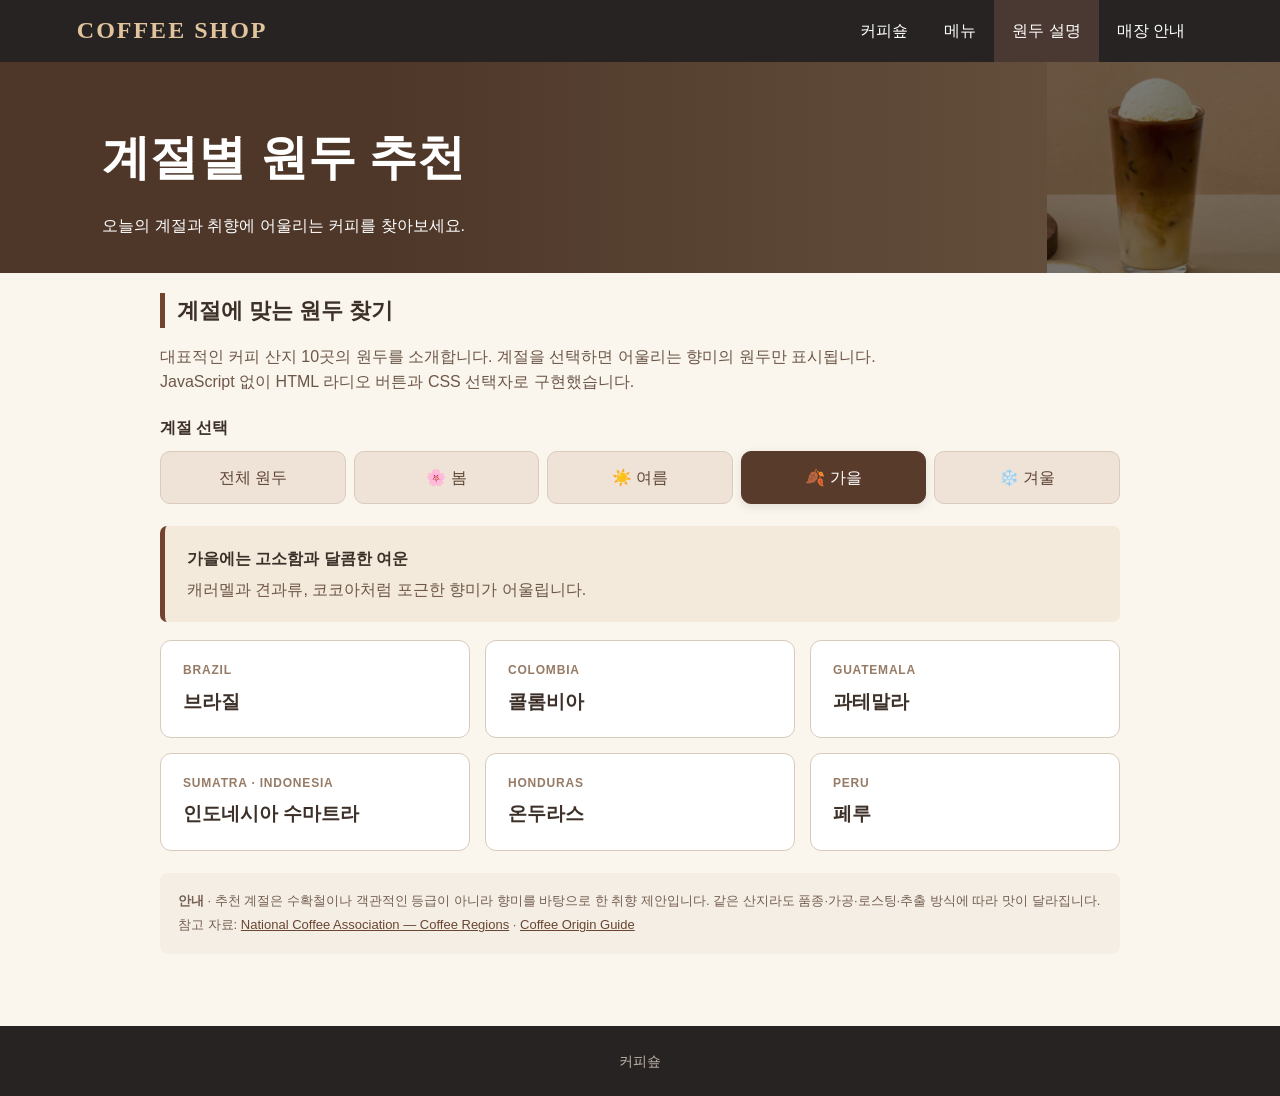
==== beans.html @ 3b5082e5 "Add files via upload" ====
<!DOCTYPE html>
<html lang="ko">
<head><meta charset="UTF-8"><meta name="viewport" content="width=device-width, initial-scale=1">
<title>계절별 원두 추천 | 커피숖</title>
<link rel="stylesheet" href="https://cdn.jsdelivr.net/npm/bootstrap-icons@1.13.2/font/bootstrap-icons.min.css">
<link rel="stylesheet" href="style.css"></head>
<body><header>
<a class="brand" href="index.html">COFFEE SHOP</a>
<nav aria-label="주요 메뉴">
<details class="nav-group" name="navigation"><summary>커피숖</summary><div class="dropdown"><a href="index.html">메인</a></div></details>
<details class="nav-group" name="navigation"><summary>메뉴</summary><div class="dropdown"><a href="menu.html">전체 메뉴</a><a href="compare.html">영양성분 비교</a><a href="order.html">금액 확인</a></div></details>
<a class="nav-beans-link" href="beans.html" aria-current="page">원두 설명</a>
<details class="nav-group" name="navigation"><summary>매장 안내</summary><div class="dropdown"><a href="store.html">매장찾기</a></div></details>
</nav></header>
<section class="banner"><div><h1>계절별 원두 추천</h1><p>오늘의 계절과 취향에 어울리는 커피를 찾아보세요.</p></div></section>
<main id="beans-page">
<section><h2>계절에 맞는 원두 찾기</h2><p class="bean-intro">대표적인 커피 산지 10곳의 원두를 소개합니다. 계절을 선택하면 어울리는 향미의 원두만 표시됩니다. JavaScript 없이 HTML 라디오 버튼과 CSS 선택자로 구현했습니다.</p>
<fieldset class="bean-season-controls"><legend>계절 선택</legend><label><input type="radio" id="season-all" name="season" value="all" >전체 원두</label><label><input type="radio" id="season-spring" name="season" value="spring" >🌸 봄</label><label><input type="radio" id="season-summer" name="season" value="summer" >☀️ 여름</label><label><input type="radio" id="season-autumn" name="season" value="autumn" checked>🍂 가을</label><label><input type="radio" id="season-winter" name="season" value="winter" >❄️ 겨울</label></fieldset>
<div class="bean-season-summary" aria-live="off"><div class="summary-item summary-all"><strong>대표 원두 10가지</strong><p>세계 여러 산지에서 생산되는 대표 원두들의 일반적인 향미를 살펴보세요.</p></div><div class="summary-item summary-spring"><strong>봄에는 꽃향기와 산뜻한 산미</strong><p>화사한 꽃향기, 가벼운 과일향, 균형 잡힌 단맛을 중심으로 추천해요.</p></div><div class="summary-item summary-summer"><strong>여름에는 과일향과 청량한 느낌</strong><p>시트러스와 베리처럼 산뜻한 느낌의 원두를 아이스로 즐겨 보세요.</p></div><div class="summary-item summary-autumn"><strong>가을에는 고소함과 달콤한 여운</strong><p>캐러멜과 견과류, 코코아처럼 포근한 향미가 어울립니다.</p></div><div class="summary-item summary-winter"><strong>겨울에는 진하고 따뜻한 풍미</strong><p>초콜릿과 향신료, 묵직한 바디를 가진 원두를 따뜻하게 즐겨 보세요.</p></div></div>
<div class="bean-cards"><article class="bean-card" data-seasons="autumn winter">
<div class="bean-region">BRAZIL</div>
<h3>브라질</h3>
<p class="bean-taste"><strong>대표 향미</strong> · 초콜릿 · 견과류 · 캐러멜</p>
<p class="bean-note">구수하고 부드러워 라테나 에스프레소에도 어울립니다.</p>
<div class="season-reason">초콜릿 같은 고소함으로 선선한 계절에 포근하게 즐기기 좋아요.</div>
<div class="bean-tags"><span>고소함</span><span>낮은 산미</span></div>
</article>
<article class="bean-card" data-seasons="spring autumn">
<div class="bean-region">COLOMBIA</div>
<h3>콜롬비아</h3>
<p class="bean-taste"><strong>대표 향미</strong> · 캐러멜 · 코코아 · 은은한 과일</p>
<p class="bean-note">산미와 단맛의 균형을 찾는 분께 권합니다.</p>
<div class="season-reason">봄에는 균형 잡힌 산뜻함, 가을에는 달콤한 여운을 느껴 보세요.</div>
<div class="bean-tags"><span>균형감</span><span>중간 바디</span></div>
</article>
<article class="bean-card" data-seasons="spring summer">
<div class="bean-region">ETHIOPIA</div>
<h3>에티오피아</h3>
<p class="bean-taste"><strong>대표 향미</strong> · 자스민 · 베리 · 감귤</p>
<p class="bean-note">꽃향기와 과일향이 특징적으로 나타나는 커피가 많습니다.</p>
<div class="season-reason">꽃처럼 화사한 향으로 봄을, 과일 같은 향으로 여름 아이스를 즐겨 보세요.</div>
<div class="bean-tags"><span>꽃향</span><span>과일향</span></div>
</article>
<article class="bean-card" data-seasons="spring summer">
<div class="bean-region">KENYA</div>
<h3>케냐</h3>
<p class="bean-taste"><strong>대표 향미</strong> · 블랙커런트 · 베리 · 시트러스</p>
<p class="bean-note">선명한 과일 산미를 선호한다면 좋은 출발점입니다.</p>
<div class="season-reason">산뜻한 과일 산미가 봄·여름의 가벼운 한 잔에 잘 어울려요.</div>
<div class="bean-tags"><span>밝은 산미</span><span>과일향</span></div>
</article>
<article class="bean-card" data-seasons="autumn winter">
<div class="bean-region">GUATEMALA</div>
<h3>과테말라</h3>
<p class="bean-taste"><strong>대표 향미</strong> · 코코아 · 캐러멜 · 향신료</p>
<p class="bean-note">깊은 단맛과 균형 잡힌 풍미를 기대할 수 있습니다.</p>
<div class="season-reason">따뜻하게 내렸을 때 코코아와 향신료 느낌을 즐겨 보세요.</div>
<div class="bean-tags"><span>코코아</span><span>묵직함</span></div>
</article>
<article class="bean-card" data-seasons="spring summer">
<div class="bean-region">COSTA RICA</div>
<h3>코스타리카</h3>
<p class="bean-taste"><strong>대표 향미</strong> · 감귤 · 꿀 · 깨끗한 단맛</p>
<p class="bean-note">깔끔한 끝맛과 맑은 향미를 좋아하는 분께 어울립니다.</p>
<div class="season-reason">봄날의 산뜻한 향과 여름의 청량한 커피를 연상시켜요.</div>
<div class="bean-tags"><span>깔끔함</span><span>상큼함</span></div>
</article>
<article class="bean-card" data-seasons="autumn winter">
<div class="bean-region">SUMATRA · INDONESIA</div>
<h3>인도네시아 수마트라</h3>
<p class="bean-taste"><strong>대표 향미</strong> · 허브 · 흙내음 · 스파이스</p>
<p class="bean-note">묵직한 바디와 낮은 톤의 풍미를 좋아한다면 추천합니다.</p>
<div class="season-reason">쌀쌀한 날에 깊고 진한 풍미를 천천히 음미해 보세요.</div>
<div class="bean-tags"><span>진한 바디</span><span>허브</span></div>
</article>
<article class="bean-card" data-seasons="spring autumn">
<div class="bean-region">HONDURAS</div>
<h3>온두라스</h3>
<p class="bean-taste"><strong>대표 향미</strong> · 견과류 · 복숭아 · 캐러멜</p>
<p class="bean-note">부드러운 단맛과 과일 느낌을 두루 만날 수 있습니다.</p>
<div class="season-reason">봄에는 달콤한 과일 느낌, 가을에는 견과류의 고소함을 즐겨요.</div>
<div class="bean-tags"><span>부드러움</span><span>은은한 과일</span></div>
</article>
<article class="bean-card" data-seasons="autumn winter">
<div class="bean-region">PERU</div>
<h3>페루</h3>
<p class="bean-taste"><strong>대표 향미</strong> · 아몬드 · 초콜릿 · 부드러운 과일</p>
<p class="bean-note">부담스럽지 않은 산미와 균형감이 장점인 경우가 많습니다.</p>
<div class="season-reason">아몬드와 초콜릿 같은 포근한 향미로 추천합니다.</div>
<div class="bean-tags"><span>아몬드</span><span>균형감</span></div>
</article>
<article class="bean-card" data-seasons="winter summer">
<div class="bean-region">MEXICO</div>
<h3>멕시코</h3>
<p class="bean-taste"><strong>대표 향미</strong> · 초콜릿 · 견과류 · 브라운슈거</p>
<p class="bean-note">은은한 고소함과 단맛을 좋아하는 분께 알맞습니다.</p>
<div class="season-reason">겨울에는 핫커피로, 여름에는 부드러운 아이스커피로 즐겨 보세요.</div>
<div class="bean-tags"><span>고소함</span><span>부드러운 단맛</span></div>
</article></div>
<div class="bean-info"><p><strong>안내</strong> · 추천 계절은 수확철이나 객관적인 등급이 아니라 향미를 바탕으로 한 취향 제안입니다. 같은 산지라도 품종·가공·로스팅·추출 방식에 따라 맛이 달라집니다.</p><p>참고 자료: <a href="https://www.aboutcoffee.org/origins/coffee-regions-of-the-world/" target="_blank" rel="noopener noreferrer">National Coffee Association — Coffee Regions</a> · <a href="https://homecoffee.org/pages/coffee-origin-guide" target="_blank" rel="noopener noreferrer">Coffee Origin Guide</a></p></div>
</section></main><footer>커피숖</footer></body></html>
---- style.css ----
/* 전체 화면: 밝은 크림색 배경과 갈색 글씨를 사용한다. */
body {
    margin: 0;
    font-family: "맑은 고딕", sans-serif;
    color: #3c3028;
    background-color: #faf6ee;
    line-height: 1.6;
}

header, main, footer {
    max-width: 960px;
    margin: auto;
    padding: 20px;
}

header {
    display: flex;
    align-items: center;
    justify-content: space-between;
    flex-wrap: wrap;
}

nav a {
    margin-right: 12px;
    color: #593b2c;
}

section {
    margin-bottom: 32px;
}

.season {
    padding: 32px;
    background-color: #74432f;
    color: white;
    border-radius: 8px;
}

/* 메뉴 카드: 넓은 화면에서는 한 줄에 세 개씩 배치한다. */
.cards {
    display: grid;
    grid-template-columns: repeat(3, 1fr);
    gap: 14px;
}

article, #order {
    padding: 20px;
    border: 1px solid #d8cbbd;
    border-radius: 8px;
    background-color: white;
}

h3 {
    margin-top: 0;
}

summary {
    margin-top: 14px;
    color: #795038;
    cursor: pointer;
}

select {
    font: inherit;
    padding: 4px;
    margin-right: 10px;
}

.result {
    border-top: 1px solid #d8cbbd;
    padding-top: 12px;
}

/* 휴대폰처럼 화면이 좁으면 카드를 한 줄에 하나씩 보여 준다. */
@media (max-width: 650px) {
    .cards {
        grid-template-columns: 1fr;
    }
}

/* 사진처럼 네 칸을 같은 너비로 나누고 선택한 칸을 진하게 표시한다. */
.categories {
    display: grid;
    grid-template-columns: repeat(4, 1fr);
    gap: 1px;
    background-color: #d9d2cf;
}

.categories button {
    padding: 14px 2px;
    border: 0;
    background-color: #e7dfdb;
    font: inherit;
    font-weight: bold;
    cursor: pointer;
}

.categories button[aria-pressed="true"] {
    color: white;
    background-color: #392832;
}

/* 비교표는 좁은 화면에서도 두 메뉴가 나란히 보이도록 한다. */
dialog {
    width: min(480px, 86%);
    padding: 18px;
    border: 1px solid #c9bab2;
    border-radius: 8px;
    color: #3c3028;
}

dialog::backdrop {
    background-color: rgba(44, 32, 27, 0.55);
}

dialog table {
    width: 100%;
    border-collapse: collapse;
}

dialog td, dialog th {
    padding: 8px 3px;
    text-align: center;
    border-bottom: 1px solid #ded4cd;
}

dialog select {
    max-width: 100%;
    margin: 0;
}

.compare-button {
    margin-top: 15px;
    padding: 8px 14px;
    background-color: white;
    border: 1px solid #795038;
    border-radius: 4px;
    font: inherit;
    cursor: pointer;
}

/* 모든 페이지에 같은 상단 바를 배치한다. */
header {
    max-width: none;
    padding: 0 6%;
    background: #272323;
    color: white;
}
.brand {
    color: #e1c49b;
    font: bold 24px Georgia, serif;
    letter-spacing: 2px;
    text-decoration: none;
}
nav, .links {
    display: flex;
    flex-wrap: wrap;
}
.nav-group {
    position: relative;
}
.nav-group summary {
    color: white;
    margin: 0;
    padding: 18px;
    list-style: none;
}
.nav-group[open] summary {
    background: #4a3932;
}
.dropdown {
    position: absolute;
    z-index: 2;
    right: 0;
    min-width: 140px;
    background: #fff9ec;
    border: 1px solid #d8cbbd;
}
.dropdown a, .links a {
    display: block;
    padding: 12px 18px;
    margin: 0;
    color: #503829;
    text-decoration: none;
}
.dropdown a:hover, .links a:hover {
    background: #ede0c8;
}
.banner {
    display: grid;
    min-height: 175px;
    align-items: center;
    padding: 18px 8%;
    margin: 0;
    color: white;
    background: linear-gradient(90deg, #4e3729 30%, transparent 90%), url("coffee.jpg") right 50% / auto 100% no-repeat #66513e;
}
.banner h1 {
    font-size: clamp(27px, 4vw, 48px);
    margin-bottom: 4px;
}
.categories {
    grid-template-columns: repeat(6, 1fr);
}
.links a {
    background: #efe7da;
    margin: 0 10px 10px 0;
}
#comparison table {
    width: 100%;
    border-collapse: collapse;
}
#comparison th, #comparison td {
    text-align: center;
    padding: 10px 3px;
    border-bottom: 1px solid #d8cbbd;
}
#comparison select {
    max-width: 100%;
    margin: 0;
}
#search {
    font: inherit;
    padding: 8px;
}
@media (max-width: 650px) {
    header {
        display: block;
        padding: 12px 16px 0;
    }
    .nav-group summary {
        padding: 10px;
    }
    .nav-group:first-child .dropdown {
        left: 0;
        right: auto;
    }
    .categories {
        grid-template-columns: repeat(3, 1fr);
    }
    .banner p {
        max-width: 60%;
    }
}
/* 메뉴 카드 사진: 모든 카드에서 같은 비율로 꽉 채워 보여 준다. */
.cards article {
    display: flex;
    flex-direction: column;
    overflow: hidden;
}

.cards article img {
    display: block;
    width: min(100%, 180px);
    margin-inline: auto;
    aspect-ratio: 4 / 3;
    object-fit: cover;
    border-radius: 6px;
    margin-bottom: 14px;
    background-color: #eee6da;   /* 사진이 없을 때 크림색 칸으로 보임 */
}

.cards article strong {
    display: block;
    margin-top: 4px;
}

/* 휴대폰에서는 사진이 너무 커지지 않도록 비율을 낮춘다. */
@media (max-width: 650px) {
    .cards article img, .pick img {
        max-width: 150px;
        aspect-ratio: 4 / 3;
    }
}
/* ===== 홈 화면 꾸미기 ===== */
.banner .badge {
    display: inline-block;
    margin-bottom: 10px;
    padding: 4px 12px;
    border-radius: 20px;
    background-color: #e1c49b;
    color: #4e3729;
    font-size: 13px;
    font-weight: bold;
    letter-spacing: 1px;
}

.cta {
    display: inline-block;
    margin-top: 12px;
    padding: 10px 22px;
    border-radius: 24px;
    background-color: #e1c49b;
    color: #3c2a1f;
    font-weight: bold;
    text-decoration: none;
    transition: background-color 0.2s, transform 0.2s;
}
.cta:hover {
    background-color: #f0d9b5;
    transform: translateY(-2px);
}

main h2 {
    margin: 0 0 16px;
    padding-left: 12px;
    border-left: 5px solid #74432f;
    font-size: 22px;
}

.intro {
    padding: 32px 20px;
    text-align: center;
    background-color: #f3eadb;
    border-radius: 10px;
}
.intro h2 {
    border-left: 0;
    padding-left: 0;
}
.intro p {
    margin: 0;
    color: #6b5444;
}

/* 바로가기 카드 */
.shortcuts {
    display: grid;
    grid-template-columns: repeat(3, 1fr);
    gap: 14px;
}
.shortcuts a {
    display: flex;
    flex-direction: column;
    align-items: center;
    gap: 4px;
    padding: 24px 12px;
    background-color: white;
    border: 1px solid #d8cbbd;
    border-radius: 10px;
    color: #503829;
    text-align: center;
    text-decoration: none;
    transition: transform 0.2s, box-shadow 0.2s;
}
.shortcuts a:hover {
    transform: translateY(-4px);
    box-shadow: 0 8px 18px rgba(80, 56, 41, 0.15);
}
.shortcuts .icon {
    font-size: 32px;
}
.shortcuts small {
    color: #8a7566;
}

/* 추천 메뉴 */
.picks {
    display: grid;
    grid-template-columns: repeat(3, 1fr);
    gap: 14px;
}
.pick {
    overflow: hidden;
    padding-bottom: 18px;
    background-color: white;
    border: 1px solid #d8cbbd;
    border-radius: 10px;
}
.pick img {
    display: block;
    width: min(100%, 180px);
    margin-inline: auto;
    aspect-ratio: 4 / 3;
    object-fit: cover;
    background-color: #eee6da;
}
.pick h3,
.pick p,
.pick strong {
    margin: 0;
    padding: 0 18px;
}
.pick h3 {
    padding-top: 14px;
}
.pick p {
    margin: 4px 0 8px;
    color: #7a6657;
    font-size: 14px;
}
.pick strong {
    color: #74432f;
}

/* 푸터 */
footer {
    max-width: none;
    margin-top: 20px;
    padding: 24px;
    background-color: #272323;
    color: #bfb3a6;
    text-align: center;
    font-size: 14px;
}

@media (max-width: 650px) {
    .shortcuts,
    .picks {
        grid-template-columns: 1fr;
    }
    .banner .cta {
        padding: 8px 18px;
    }
}
#menu:has(input[value="커피"]:checked) article:not([data-category="커피"]) { display: none; }
#menu:has(input[value="논커피"]:checked) article:not([data-category="논커피"]) { display: none; }
#menu:has(input[value="베이커리"]:checked) article:not([data-category="베이커리"]) { display: none; }
#menu:has(input[value="스무디"]:checked) article:not([data-category="스무디"]) { display: none; }
#menu:has(input[value="베버리지"]:checked) article:not([data-category="베버리지"]) { display: none; }
/* 영양성분 비교 */

#comparison td span { display: none; }
#comparison:has(#menu0 option[value="p0"]:checked) .side0 .p0,
#comparison:has(#menu0 option[value="p1"]:checked) .side0 .p1,
#comparison:has(#menu0 option[value="p2"]:checked) .side0 .p2,
#comparison:has(#menu0 option[value="p3"]:checked) .side0 .p3,
#comparison:has(#menu0 option[value="p4"]:checked) .side0 .p4,
#comparison:has(#menu0 option[value="p5"]:checked) .side0 .p5,
#comparison:has(#menu0 option[value="p6"]:checked) .side0 .p6,
#comparison:has(#menu0 option[value="p7"]:checked) .side0 .p7,
#comparison:has(#menu0 option[value="p8"]:checked) .side0 .p8,
#comparison:has(#menu0 option[value="p9"]:checked) .side0 .p9,
#comparison:has(#menu0 option[value="p10"]:checked) .side0 .p10,
#comparison:has(#menu0 option[value="p11"]:checked) .side0 .p11,
#comparison:has(#menu0 option[value="p12"]:checked) .side0 .p12,
#comparison:has(#menu0 option[value="p13"]:checked) .side0 .p13,
#comparison:has(#menu1 option[value="p0"]:checked) .side1 .p0,
#comparison:has(#menu1 option[value="p1"]:checked) .side1 .p1,
#comparison:has(#menu1 option[value="p2"]:checked) .side1 .p2,
#comparison:has(#menu1 option[value="p3"]:checked) .side1 .p3,
#comparison:has(#menu1 option[value="p4"]:checked) .side1 .p4,
#comparison:has(#menu1 option[value="p5"]:checked) .side1 .p5,
#comparison:has(#menu1 option[value="p6"]:checked) .side1 .p6,
#comparison:has(#menu1 option[value="p7"]:checked) .side1 .p7,
#comparison:has(#menu1 option[value="p8"]:checked) .side1 .p8,
#comparison:has(#menu1 option[value="p9"]:checked) .side1 .p9,
#comparison:has(#menu1 option[value="p10"]:checked) .side1 .p10,
#comparison:has(#menu1 option[value="p11"]:checked) .side1 .p11,
#comparison:has(#menu1 option[value="p12"]:checked) .side1 .p12,
#comparison:has(#menu1 option[value="p13"]:checked) .side1 .p13 { display: inline; }
    
/* 매장 선택 */

.count, #stores article { display: none; }
main:has(#area option[value="f0"]:checked) .count.f0 { display: block; }
main:has(#area option[value="f0"]:checked) #stores .store0 { display: flex; }
main:has(#area option[value="f0"]:checked) #stores .store1 { display: flex; }
main:has(#area option[value="f0"]:checked) #stores .store2 { display: flex; }
main:has(#area option[value="f1"]:checked) .count.f1 { display: block; }
main:has(#area option[value="f1"]:checked) #stores .store0 { display: flex; }
main:has(#area option[value="f1"]:checked) #stores .store1 { display: flex; }
main:has(#area option[value="f2"]:checked) .count.f2 { display: block; }
main:has(#area option[value="f2"]:checked) #stores .store2 { display: flex; }
main:has(#area option[value="f3"]:checked) .count.f3 { display: block; }
main:has(#area option[value="f3"]:checked) #stores .store0 { display: flex; }
main:has(#area option[value="f4"]:checked) .count.f4 { display: block; }
main:has(#area option[value="f4"]:checked) #stores .store1 { display: flex; }
main:has(#area option[value="f5"]:checked) .count.f5 { display: block; }
main:has(#area option[value="f5"]:checked) #stores .store2 { display: flex; }
    
.categories label { padding: 8px 4px; background: #efe7da; cursor: pointer; }
#order table { width: 100%; border-collapse: collapse; }
#order th, #order td { padding: 6px; border-bottom: 1px solid #d8cbbd; text-align: center; }

/* 메뉴 분류 버튼 */
#menu .categories {
    display: flex;
    flex-wrap: wrap;
    gap: 8px;
    margin: 0 0 16px;
    padding: 0;
    border: 0;
    background: transparent;
}

/* 분류 이름과 라디오 버튼은 화면에서만 숨김 */
#menu .categories legend,
#menu .categories input {
    position: absolute;
    width: 1px;
    height: 1px;
    margin: -1px;
    padding: 0;
    overflow: hidden;
    clip-path: inset(50%);
    white-space: nowrap;
    border: 0;
}

#menu .categories label {
    position: relative;
    padding: 8px 18px;
    border: 1px solid #d8cbbd;
    border-radius: 24px;
    background: #fffaf3;
    color: #593b2c;
    font-size: 15px;
    cursor: pointer;
}

#menu .categories label:hover {
    background: #f0e5d7;
}

#menu .categories label:has(input:checked) {
    border-color: #593b2c;
    background: #593b2c;
    color: white;
}

#menu .categories label:has(input:focus-visible) {
    outline: 2px solid #795038;
    outline-offset: 3px;
}

/* 첫 번째 메뉴의 열량(kcal)과 당류(g) */
#comparison:has(#menu0 [value="p0"]:checked)  { --left-kcal: 285; --left-sugar: 28; }
#comparison:has(#menu0 [value="p1"]:checked)  { --left-kcal: 10;  --left-sugar: 0;  }
#comparison:has(#menu0 [value="p2"]:checked)  { --left-kcal: 160; --left-sugar: 11; }
#comparison:has(#menu0 [value="p3"]:checked)  { --left-kcal: 210; --left-sugar: 22; }
#comparison:has(#menu0 [value="p4"]:checked)  { --left-kcal: 130; --left-sugar: 30; }
#comparison:has(#menu0 [value="p5"]:checked)  { --left-kcal: 320; --left-sugar: 8;  }
#comparison:has(#menu0 [value="p6"]:checked)  { --left-kcal: 245; --left-sugar: 32; }
#comparison:has(#menu0 [value="p7"]:checked)  { --left-kcal: 210; --left-sugar: 36; }
#comparison:has(#menu0 [value="p8"]:checked)  { --left-kcal: 225; --left-sugar: 33; }
#comparison:has(#menu0 [value="p9"]:checked)  { --left-kcal: 155; --left-sugar: 30; }
#comparison:has(#menu0 [value="p10"]:checked) { --left-kcal: 140; --left-sugar: 29; }
#comparison:has(#menu0 [value="p11"]:checked) { --left-kcal: 125; --left-sugar: 26; }
#comparison:has(#menu0 [value="p12"]:checked) { --left-kcal: 205; --left-sugar: 23; }
#comparison:has(#menu0 [value="p13"]:checked) { --left-kcal: 330; --left-sugar: 24; }

/* 두 번째 메뉴의 열량(kcal)과 당류(g) */
#comparison:has(#menu1 [value="p0"]:checked)  { --right-kcal: 285; --right-sugar: 28; }
#comparison:has(#menu1 [value="p1"]:checked)  { --right-kcal: 10;  --right-sugar: 0;  }
#comparison:has(#menu1 [value="p2"]:checked)  { --right-kcal: 160; --right-sugar: 11; }
#comparison:has(#menu1 [value="p3"]:checked)  { --right-kcal: 210; --right-sugar: 22; }
#comparison:has(#menu1 [value="p4"]:checked)  { --right-kcal: 130; --right-sugar: 30; }
#comparison:has(#menu1 [value="p5"]:checked)  { --right-kcal: 320; --right-sugar: 8;  }
#comparison:has(#menu1 [value="p6"]:checked)  { --right-kcal: 245; --right-sugar: 32; }
#comparison:has(#menu1 [value="p7"]:checked)  { --right-kcal: 210; --right-sugar: 36; }
#comparison:has(#menu1 [value="p8"]:checked)  { --right-kcal: 225; --right-sugar: 33; }
#comparison:has(#menu1 [value="p9"]:checked)  { --right-kcal: 155; --right-sugar: 30; }
#comparison:has(#menu1 [value="p10"]:checked) { --right-kcal: 140; --right-sugar: 29; }
#comparison:has(#menu1 [value="p11"]:checked) { --right-kcal: 125; --right-sugar: 26; }
#comparison:has(#menu1 [value="p12"]:checked) { --right-kcal: 205; --right-sugar: 23; }
#comparison:has(#menu1 [value="p13"]:checked) { --right-kcal: 330; --right-sugar: 24; }

/* 첫째 줄은 열량, 둘째 줄은 당류를 비교 */
#comparison tbody tr:nth-child(1) {
    --left: var(--left-kcal);
    --right: var(--right-kcal);
}

#comparison tbody tr:nth-child(2) {
    --left: var(--left-sugar);
    --right: var(--right-sugar);
}

/* 각 칸에서 내 값과 상대 값의 차이를 구함 */
#comparison .side0 { --difference: calc(var(--left) - var(--right)); }
#comparison .side1 { --difference: calc(var(--right) - var(--left)); }

/* 차이가 양수인 칸에만 화살표가 보임 */
#comparison tbody tr:nth-child(-n+2) td::after {
    content: "▲";
    margin-left: 4px;
    color: #a14527;
    font-size: 0.75em;
    opacity: clamp(0, var(--difference), 1);
}

.pick {
    padding-top: 12px;
}

.pick img {
    border-radius: 6px;
}

/* 메뉴 화면: 영양성분 비교 버튼 */
#menu .compare-button {
    display: inline-block;
    margin-top: 4px;
    padding: 9px 18px;
    border: 0;
    border-radius: 24px;
    background-color: #593b2c;
    color: #fffaf3;
    font-size: 15px;
    font-weight: 600;
    text-decoration: none;
}

#menu .compare-button:hover {
    background-color: #744b35;
}

#menu .compare-button:focus-visible {
    outline: 2px solid #795038;
    outline-offset: 3px;
}


/* ===== 계절별 원두 추천: 기존 크림/브라운 디자인 계승 ===== */
.bean-intro{color:#6d5748;max-width:750px;margin-bottom:20px;}
.bean-season-controls{display:grid;grid-template-columns:repeat(5,minmax(0,1fr));gap:8px;margin:15px 0 22px;padding:0;border:0;}
.bean-season-controls legend{font-weight:700;margin-bottom:10px;padding:0;}
.bean-season-controls label{position:relative;display:block;cursor:pointer;text-align:center;border-radius:10px;padding:13px 5px;background:#eee3d6;color:#5f4636;border:1px solid #dacbbd;transition:background .2s,transform .2s;}
.bean-season-controls label:hover{transform:translateY(-2px);background:#e6d5c3;}
.bean-season-controls input{position:absolute;width:1px;height:1px;opacity:0;}
.bean-season-controls label:has(input:checked){background:#593b2c;color:#fff;border-color:#593b2c;box-shadow:0 3px 10px #3c302821;}
.bean-season-controls label:has(input:focus-visible){outline:3px solid #b77d52;outline-offset:2px;}
.bean-season-summary{padding:20px 22px;background:#f3eadb;border-left:5px solid #74432f;border-radius:7px;margin-bottom:18px;}
.bean-season-summary p{margin:5px 0 0;color:#6d5748;}
.bean-season-summary .summary-item{display:none;}
#beans-page:has(#season-all:checked) .summary-all,
#beans-page:has(#season-spring:checked) .summary-spring,
#beans-page:has(#season-summer:checked) .summary-summer,
#beans-page:has(#season-autumn:checked) .summary-autumn,
#beans-page:has(#season-winter:checked) .summary-winter{display:block;}
.bean-cards{display:grid;grid-template-columns:repeat(3,minmax(0,1fr));gap:15px;}
.bean-card{background:#fff;border:1px solid #d8cbbd;border-radius:11px;padding:22px;display:flex;flex-direction:column;gap:9px;transition:transform .2s,box-shadow .2s;}
.bean-card:hover{transform:translateY(-3px);box-shadow:0 8px 18px #50382918;}
.bean-card h3{font-size:19px;margin:0;}
.bean-card .bean-region{font-size:12px;letter-spacing:.8px;color:#967b66;font-weight:700;}
.bean-card .bean-taste{margin:0;color:#664e3f;}
.bean-card .bean-note{font-size:13px;color:#6e5b4e;margin:0;line-height:1.6;}
.bean-card .bean-tags{display:flex;gap:6px;flex-wrap:wrap;margin-top:auto;padding-top:9px;}
.bean-card .bean-tags span{background:#f2e9dd;color:#71503d;border-radius:30px;padding:3px 9px;font-size:12px;}
.bean-card .season-reason{background:#f9f3eb;border-radius:7px;padding:10px;font-size:13px;color:#594330;}
#beans-page:has(#season-spring:checked) .bean-card:not([data-seasons~="spring"]),
#beans-page:has(#season-summer:checked) .bean-card:not([data-seasons~="summer"]),
#beans-page:has(#season-autumn:checked) .bean-card:not([data-seasons~="autumn"]),
#beans-page:has(#season-winter:checked) .bean-card:not([data-seasons~="winter"]){display:none;}
.bean-info{font-size:13px;background:#f5eee4;border-radius:8px;padding:14px 18px;color:#745f51;margin-top:22px;}
.bean-info p{margin:4px 0;}
.bean-info a{color:#694632;}
@media(max-width:650px){.bean-cards{grid-template-columns:1fr;}.bean-season-controls{grid-template-columns:repeat(3,1fr);}}

/* 상단 메뉴의 독립 원두 설명 링크: 다른 메뉴와 같은 색감과 높이 */
.nav-beans-link {
    display: flex; align-items: center; padding: 18px; color: white;
    text-decoration: none; margin: 0; white-space: nowrap;
}
.nav-beans-link:hover, .nav-beans-link[aria-current="page"] { background: #4a3932; color: #fff; }
@media (max-width: 650px) { .nav-beans-link { padding: 10px; } }

/* 메인 핵심 기능 바로가기: 원래의 3개 카드 유지 */
.shortcuts { display: grid; grid-template-columns: repeat(3, minmax(0, 1fr)); gap: 14px; }
.shortcuts a { min-width: 0; }
.shortcuts .icon i { font-size: 32px; line-height: 1; }
@media (max-width: 650px) {
    .shortcuts { grid-template-columns: 1fr; }
}


/* ===== 원두 카드: 기본은 산지명만, 마우스를 올리면 상세 설명 표시 ===== */
/* Grid에서 옆 카드까지 늘어나지 않게 상단 정렬 */
#beans-page .bean-cards {
    align-items: start;
}

#beans-page .bean-card {
    gap: 6px;
    min-width: 0;
    padding: 20px 22px;
}

/* 처음에는 BRAZIL / 브라질 같은 제목만 보임 */
#beans-page .bean-card .bean-taste,
#beans-page .bean-card .bean-note,
#beans-page .bean-card .season-reason,
#beans-page .bean-card .bean-tags {
    display: none;
}

/* 카드에 마우스를 올리거나, 카드 내부에 키보드 포커스가 있으면 상세 표시 */
#beans-page .bean-card:hover .bean-taste,
#beans-page .bean-card:hover .bean-note,
#beans-page .bean-card:hover .season-reason,
#beans-page .bean-card:hover .bean-tags,
#beans-page .bean-card:focus-within .bean-taste,
#beans-page .bean-card:focus-within .bean-note,
#beans-page .bean-card:focus-within .season-reason,
#beans-page .bean-card:focus-within .bean-tags {
    display: block;
}

/* 상세 내용 사이 간격 */
#beans-page .bean-card:hover .bean-taste,
#beans-page .bean-card:focus-within .bean-taste {
    margin-top: 10px;
}

#beans-page .bean-card:hover .bean-tags,
#beans-page .bean-card:focus-within .bean-tags {
    display: flex;
}

/* 터치 기기에서는 hover가 불안정해 설명을 기본 표시 */
@media (hover: none) {
    #beans-page .bean-card .bean-taste,
    #beans-page .bean-card .bean-note,
    #beans-page .bean-card .season-reason {
        display: block;
    }
    #beans-page .bean-card .bean-tags {
        display: flex;
    }
}
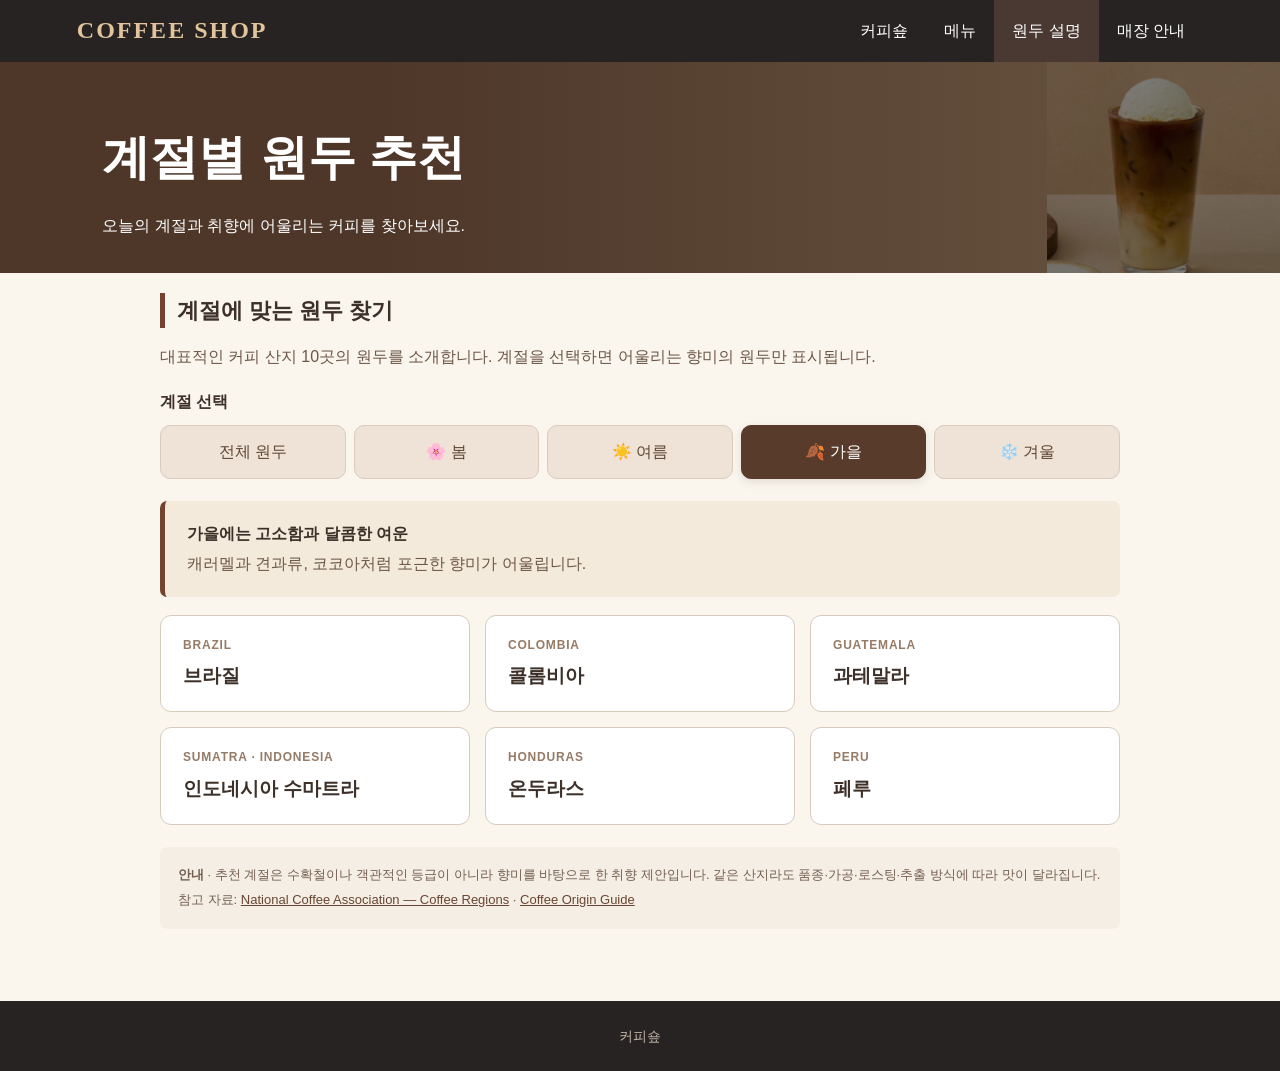
==== commit 446c0db9: "Add files via upload" ====
--- a/beans.html
+++ b/beans.html
@@ -14,7 +14,7 @@
 </nav></header>
 <section class="banner"><div><h1>계절별 원두 추천</h1><p>오늘의 계절과 취향에 어울리는 커피를 찾아보세요.</p></div></section>
 <main id="beans-page">
-<section><h2>계절에 맞는 원두 찾기</h2><p class="bean-intro">대표적인 커피 산지 10곳의 원두를 소개합니다. 계절을 선택하면 어울리는 향미의 원두만 표시됩니다. JavaScript 없이 HTML 라디오 버튼과 CSS 선택자로 구현했습니다.</p>
+<section><h2>계절에 맞는 원두 찾기</h2><p class="bean-intro">대표적인 커피 산지 10곳의 원두를 소개합니다. 계절을 선택하면 어울리는 향미의 원두만 표시됩니다. </p>
 <fieldset class="bean-season-controls"><legend>계절 선택</legend><label><input type="radio" id="season-all" name="season" value="all" >전체 원두</label><label><input type="radio" id="season-spring" name="season" value="spring" >🌸 봄</label><label><input type="radio" id="season-summer" name="season" value="summer" >☀️ 여름</label><label><input type="radio" id="season-autumn" name="season" value="autumn" checked>🍂 가을</label><label><input type="radio" id="season-winter" name="season" value="winter" >❄️ 겨울</label></fieldset>
 <div class="bean-season-summary" aria-live="off"><div class="summary-item summary-all"><strong>대표 원두 10가지</strong><p>세계 여러 산지에서 생산되는 대표 원두들의 일반적인 향미를 살펴보세요.</p></div><div class="summary-item summary-spring"><strong>봄에는 꽃향기와 산뜻한 산미</strong><p>화사한 꽃향기, 가벼운 과일향, 균형 잡힌 단맛을 중심으로 추천해요.</p></div><div class="summary-item summary-summer"><strong>여름에는 과일향과 청량한 느낌</strong><p>시트러스와 베리처럼 산뜻한 느낌의 원두를 아이스로 즐겨 보세요.</p></div><div class="summary-item summary-autumn"><strong>가을에는 고소함과 달콤한 여운</strong><p>캐러멜과 견과류, 코코아처럼 포근한 향미가 어울립니다.</p></div><div class="summary-item summary-winter"><strong>겨울에는 진하고 따뜻한 풍미</strong><p>초콜릿과 향신료, 묵직한 바디를 가진 원두를 따뜻하게 즐겨 보세요.</p></div></div>
 <div class="bean-cards"><article class="bean-card" data-seasons="autumn winter">
